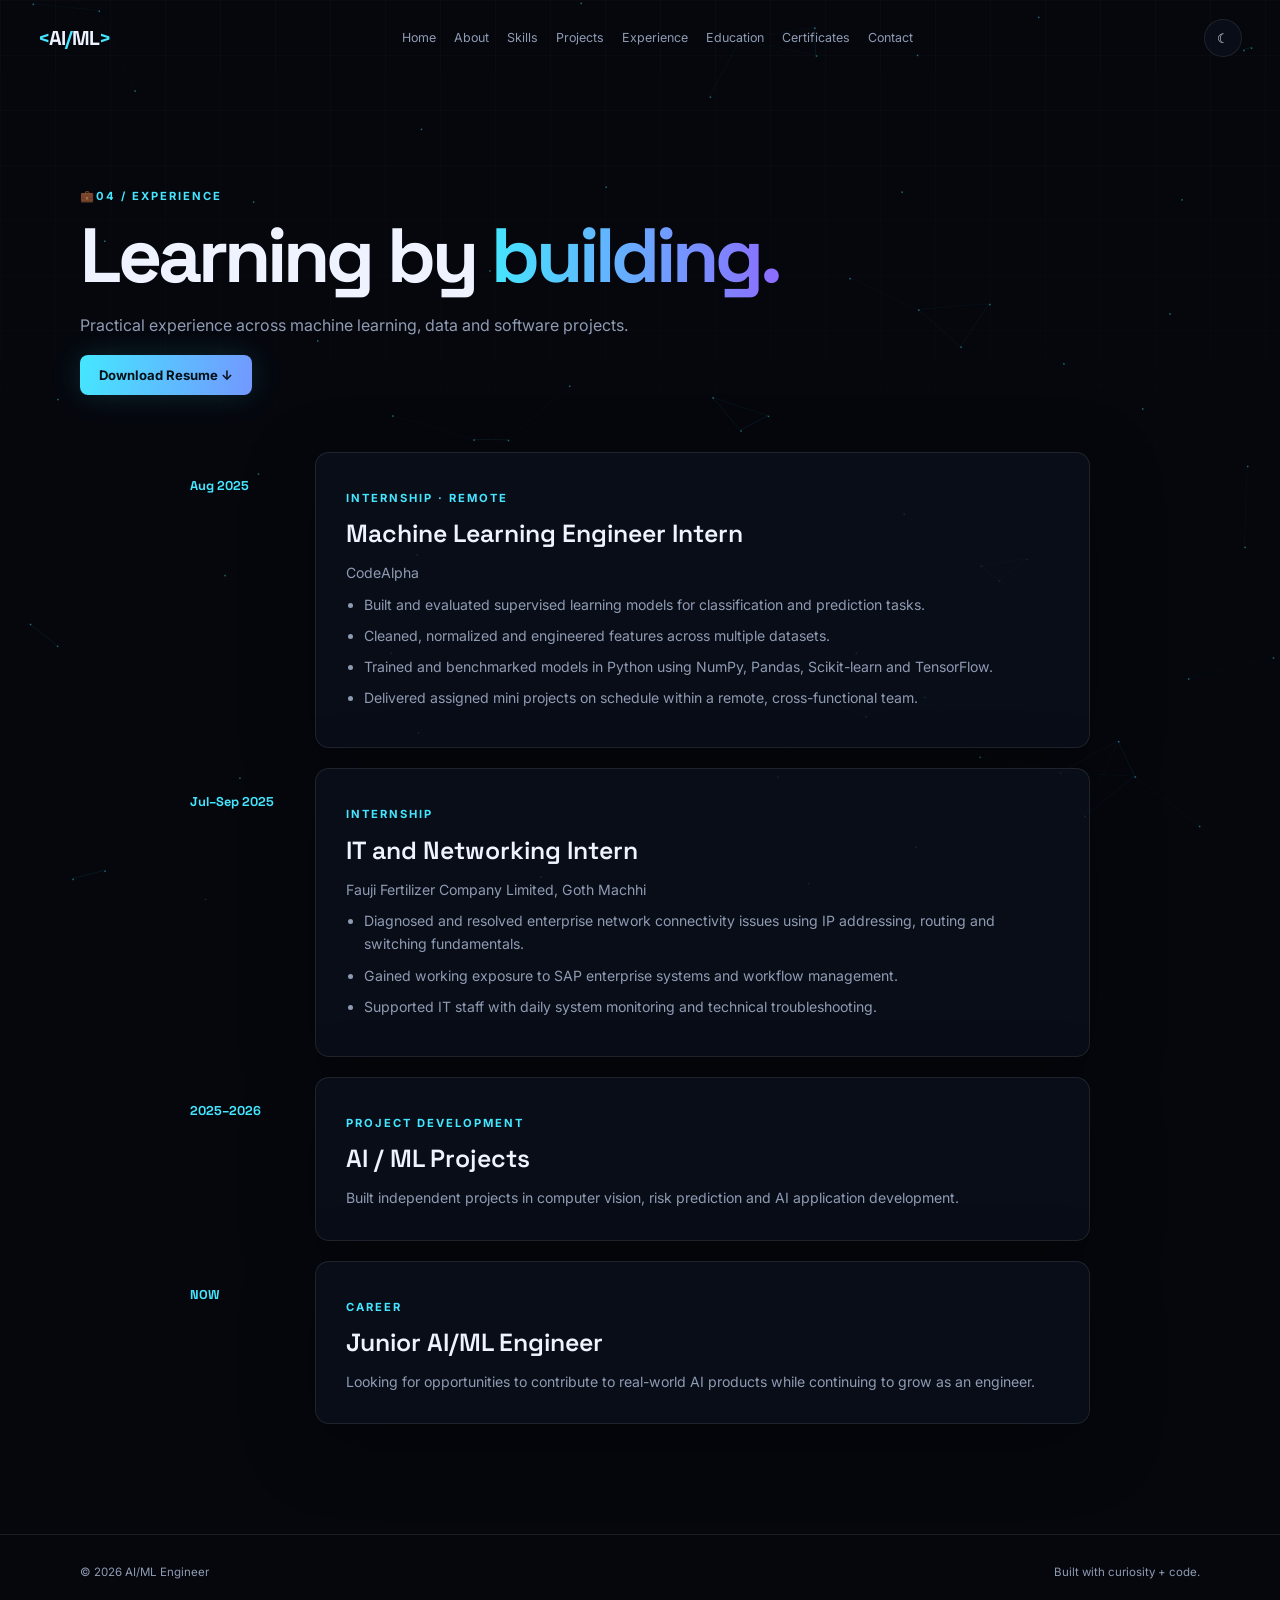
==== pages/experience.html @ f2f559d2 "Add files via upload" ====
<!DOCTYPE html>
<html lang="en"><head><meta charset="UTF-8"><meta name="viewport" content="width=device-width,initial-scale=1.0"><title>Experience | AI/ML Engineer</title><script>try{var t=localStorage.getItem('theme');if(t==='light'||t==='dark')document.documentElement.setAttribute('data-theme',t)}catch(e){}</script><link rel="stylesheet" href="../css/style.css"><link rel="stylesheet" href="../css/animations.css"><link rel="stylesheet" href="../css/responsive.css"><style>
.subhero{width:min(1120px,90%);margin:auto;padding:105px 0 65px}.subhero h1{font:700 clamp(3rem,6vw,5.5rem)/1 'Space Grotesk';letter-spacing:-4px;margin:10px 0 18px}.subhero h1 span{background:linear-gradient(90deg,var(--cyan),var(--violet));-webkit-background-clip:text;color:transparent}.subhero p{max-width:680px;color:var(--muted)}.glass{border:1px solid var(--line);background:var(--panel);border-radius:14px;padding:30px;box-shadow:var(--shadow)}.content-grid,.skill-grid,.cert-grid{width:min(1120px,90%);margin:auto;display:grid;grid-template-columns:repeat(2,1fr);gap:18px}.glass h2{font:600 1.55rem 'Space Grotesk';margin:9px 0 12px}.glass p,.glass li{color:var(--muted);font-size:.88rem}.glass ul{padding-left:18px}.glass li{margin:8px 0}.skill-grid{grid-template-columns:repeat(3,1fr)}.project-list{width:min(1120px,90%);margin:auto;display:grid;gap:18px}.project-detail{display:grid;grid-template-columns:100px 1fr;gap:20px}.project-number{font:700 3rem 'Space Grotesk';color:rgba(var(--c),.4)}.chips{display:flex;gap:8px;flex-wrap:wrap;margin-top:20px}.chips b{font-size:.65rem;padding:6px 9px;border:1px solid var(--line);border-radius:5px;color:var(--text2)}.result{margin-top:20px;border-top:1px solid var(--line);padding-top:15px;color:var(--muted);font-size:.75rem}.result strong{color:var(--cyan);font-size:1.2rem;margin-left:8px}.timeline{width:min(900px,90%);margin:auto}.timeline-item{display:grid;grid-template-columns:100px 1fr;gap:25px;margin-bottom:20px}.timeline-item>span{color:var(--cyan);font:700 .8rem 'Space Grotesk';padding-top:25px}.education-card{width:min(850px,90%);margin:auto;display:flex;gap:25px;align-items:center}.edu-icon{width:90px;height:90px;border:1px solid rgba(var(--c),.35);border-radius:15px;display:grid;place-items:center;color:var(--cyan);font:700 1.7rem 'Space Grotesk'}.cert span{color:var(--cyan);font-weight:700}.cert small{color:var(--cyan)}.contact-grid{width:min(1000px,90%);margin:auto;display:grid;grid-template-columns:1.2fr .8fr;gap:18px}.contact-grid input,.contact-grid textarea{width:100%;background:rgba(var(--w),.035);border:1px solid var(--line);color:var(--text);padding:13px;border-radius:7px;margin-bottom:12px;outline:none;font:inherit;font-size:.8rem}.contact-grid textarea{resize:vertical}.contact-link{display:block;padding:14px 0;border-bottom:1px solid var(--line);color:var(--text2);font-size:.85rem}.muted{color:var(--muted);font-size:.78rem;margin-top:20px}@media(max-width:800px){.skill-grid,.content-grid,.cert-grid,.contact-grid{grid-template-columns:1fr}.project-detail{grid-template-columns:1fr}.project-number{font-size:2rem}.timeline-item{grid-template-columns:1fr;gap:5px}.timeline-item>span{padding-top:10px}.education-card{align-items:flex-start;flex-direction:column}}
</style></head>
<body><div id="particles"></div><div class="grid-overlay"></div>
<header class="navbar"><a class="brand" href="../index.html"><span>&lt;</span>AI<span>/</span>ML<span>&gt;</span></a><nav>
<a href="../index.html">Home</a><a href="about.html">About</a><a href="skills.html">Skills</a><a href="projects.html">Projects</a><a href="experience.html">Experience</a><a href="education.html">Education</a><a href="certificates.html">Certificates</a><a href="contact.html">Contact</a></nav><button class="theme-btn" id="themeBtn">☾</button><button class="menu-btn" id="menuBtn">☰</button></header>
<main><section class="subhero"><span class="eyebrow">💼04 / EXPERIENCE</span><h1>Learning by <span>building.</span></h1><p>Practical experience across machine learning, data and software projects.</p><p style="margin-top:22px"><a class="btn primary" href="../resume/Usman_Saqib_Resume.pdf" download>Download Resume ↓</a></p></section><section class="timeline"><div class="timeline-item"><span>Aug 2025</span><div class="glass"><span class="tag">INTERNSHIP · REMOTE</span><h2>Machine Learning Engineer Intern</h2><p>CodeAlpha</p><ul><li>Built and evaluated supervised learning models for classification and prediction tasks.</li><li>Cleaned, normalized and engineered features across multiple datasets.</li><li>Trained and benchmarked models in Python using NumPy, Pandas, Scikit-learn and TensorFlow.</li><li>Delivered assigned mini projects on schedule within a remote, cross-functional team.</li></ul></div></div><div class="timeline-item"><span>Jul–Sep 2025</span><div class="glass"><span class="tag">INTERNSHIP</span><h2>IT and Networking Intern</h2><p>Fauji Fertilizer Company Limited, Goth Machhi</p><ul><li>Diagnosed and resolved enterprise network connectivity issues using IP addressing, routing and switching fundamentals.</li><li>Gained working exposure to SAP enterprise systems and workflow management.</li><li>Supported IT staff with daily system monitoring and technical troubleshooting.</li></ul></div></div><div class="timeline-item"><span>2025–2026</span><div class="glass"><span class="tag">PROJECT DEVELOPMENT</span><h2>AI / ML Projects</h2><p>Built independent projects in computer vision, risk prediction and AI application development.</p></div></div><div class="timeline-item"><span>NOW</span><div class="glass"><span class="tag">CAREER</span><h2>Junior AI/ML Engineer</h2><p>Looking for opportunities to contribute to real-world AI products while continuing to grow as an engineer.</p></div></div></section></main><footer><div class="container footer-inner"><span>© 2026 AI/ML Engineer</span><span>Built with curiosity + code.</span></div></footer><script src="../js/main.js"></script><script src="../js/particles.js"></script></body></html>
---- css/style.css ----
@import url('https://fonts.googleapis.com/css2?family=Inter:wght@400;500;600;700;800&family=Space+Grotesk:wght@400;500;600;700&display=swap');
:root{--bg:#05070d;--panel:rgba(12,17,29,.72);--text:#eef3ff;--text2:#c9d5e8;--muted:#8f9bb3;--line:rgba(255,255,255,.09);--cyan:#45e6ff;--violet:#8c6cff;--green:#6cffb0;--c:69,230,255;--v:140,108,255;--w:255,255,255;--sh:0,0,0;--shadow:0 20px 70px rgba(0,0,0,.35);--card1:rgba(18,25,41,.85);--card2:rgba(7,10,18,.8);--node-bg:rgba(10,14,24,.8);--nav-bg:#080c15;--btn1:#45e6ff;--btn2:#7398ff;--btn-text:#061018;--pa:.45;--pla:.10;color-scheme:dark}
:root[data-theme="light"]{--bg:#f3f6fb;--panel:rgba(255,255,255,.85);--text:#0f172a;--text2:#334155;--muted:#5a667d;--line:rgba(15,23,42,.13);--cyan:#0a7f9e;--violet:#6246ea;--green:#0f9d63;--c:10,127,158;--v:98,70,234;--w:15,23,42;--sh:30,41,59;--shadow:0 18px 50px rgba(30,41,59,.12);--card1:rgba(255,255,255,.95);--card2:rgba(236,242,250,.9);--node-bg:rgba(255,255,255,.92);--nav-bg:#ffffff;--btn1:#0a8fb2;--btn2:#5a62f0;--btn-text:#ffffff;--pa:.55;--pla:.18;color-scheme:light}
body,.navbar,.glass,.project-card,.intro-card,.btn,.theme-btn,.menu-btn,.node{transition:background-color .3s,color .3s,border-color .3s}
*{box-sizing:border-box;margin:0;padding:0}html{scroll-behavior:smooth}body{font-family:Inter,sans-serif;background:var(--bg);color:var(--text);line-height:1.65;overflow-x:hidden}a{text-decoration:none;color:inherit}.container{width:min(1120px,90%);margin:auto}.navbar{height:76px;display:flex;align-items:center;justify-content:space-between;width:min(1220px,94%);margin:auto;position:relative;z-index:20}.brand{font:700 1.25rem 'Space Grotesk';letter-spacing:-1px}.brand span{color:var(--cyan)}nav{display:flex;gap:18px;align-items:center}nav a{font-size:.78rem;color:var(--muted);transition:.3s}nav a:hover,nav a.active{color:var(--text)}nav a.active{position:relative}nav a.active:after{content:"";position:absolute;height:2px;background:var(--cyan);left:0;right:0;bottom:-8px;box-shadow:0 0 12px var(--cyan)}.theme-btn,.menu-btn{background:var(--panel);border:1px solid var(--line);color:var(--text);width:38px;height:38px;border-radius:50%;cursor:pointer}.menu-btn{display:none;border-radius:8px;font-size:18px}.hero{min-height:680px;width:min(1220px,94%);margin:auto;display:grid;grid-template-columns:1.05fr .95fr;align-items:center;gap:40px;padding:55px 0}.status{display:inline-flex;align-items:center;gap:9px;border:1px solid var(--line);background:rgba(var(--c),.04);padding:7px 12px;border-radius:30px;color:var(--text2);font-size:.72rem;margin-bottom:24px}.status span{width:7px;height:7px;background:var(--green);border-radius:50%;box-shadow:0 0 14px var(--green)}.eyebrow,.section-heading>span,.tag{font-size:.7rem;letter-spacing:2px;color:var(--cyan);font-weight:700}.hero h1{font:700 clamp(3.5rem,7vw,6.8rem)/.95 'Space Grotesk';letter-spacing:-5px;margin:5px 0 22px}.hero h1 span,.section-heading em{font-style:normal;background:linear-gradient(90deg,var(--cyan),var(--violet));-webkit-background-clip:text;color:transparent}.hero-text{color:var(--muted);max-width:570px;font-size:1.05rem}.typing{font:600 1rem 'Space Grotesk';color:var(--text2);margin-top:20px;min-height:30px}.cursor{color:var(--cyan);animation:blink .8s infinite}.hero-actions{display:flex;gap:12px;margin-top:27px}.btn{padding:12px 19px;border-radius:8px;font-size:.82rem;font-weight:700;border:1px solid var(--line);transition:.3s}.btn.primary{background:linear-gradient(100deg,var(--btn1),var(--btn2));color:var(--btn-text);border:0;box-shadow:0 0 30px rgba(var(--c),.15)}.btn:hover{transform:translateY(-3px)}.btn.ghost{background:rgba(var(--w),.03)}.ai-orbit{height:440px;position:relative;display:grid;place-items:center}.orbit{position:absolute;border:1px solid rgba(var(--c),.2);border-radius:50%;transform:rotate(-20deg)}.orbit-a{width:350px;height:350px;animation:spin 18s linear infinite}.orbit-b{width:270px;height:420px;animation:spin 14s linear infinite reverse;border-color:rgba(var(--v),.25)}.orbit-core{width:145px;height:145px;border-radius:50%;display:grid;place-content:center;text-align:center;background:radial-gradient(circle,rgba(var(--c),.24),rgba(var(--v),.08) 50%,transparent 70%);border:1px solid rgba(var(--c),.4);box-shadow:0 0 70px rgba(var(--c),.12),inset 0 0 40px rgba(var(--v),.1);z-index:2}.orbit-core span{font:800 2.6rem 'Space Grotesk';color:var(--cyan)}.orbit-core small{color:var(--text2)}.node{position:absolute;padding:7px 11px;border:1px solid var(--line);background:var(--node-bg);backdrop-filter:blur(8px);border-radius:7px;color:var(--text2);font-size:.68rem;z-index:3;box-shadow:var(--shadow)}.n1{top:30px;right:70px}.n2{bottom:62px;right:20px}.n3{bottom:25px;left:72px}.n4{top:90px;left:30px}.connector{position:absolute;height:1px;background:linear-gradient(90deg,transparent,var(--cyan),transparent);opacity:.4;transform-origin:left}.c1{width:130px;top:100px;right:130px;transform:rotate(130deg)}.c2{width:160px;bottom:120px;right:120px;transform:rotate(170deg)}.c3{width:140px;bottom:80px;left:130px;transform:rotate(-145deg)}.c4{width:130px;top:130px;left:110px;transform:rotate(-35deg)}.stats{display:grid;grid-template-columns:repeat(4,1fr);border:1px solid var(--line);background:rgba(var(--w),.025);border-radius:12px;overflow:hidden}.stats div{padding:24px;border-right:1px solid var(--line)}.stats div:last-child{border:0}.stats strong{display:block;font:700 1.6rem 'Space Grotesk';color:var(--cyan)}.stats span{font-size:.72rem;color:var(--muted)}.section{padding:115px 0 0}.section-heading{margin-bottom:28px}.section-heading h2{font:600 clamp(2rem,4vw,3.3rem)/1.1 'Space Grotesk';letter-spacing:-2px;margin-top:7px}.intro-card{border:1px solid var(--line);padding:34px;border-radius:14px;background:var(--panel);position:relative;overflow:hidden}.intro-card p{color:var(--muted);max-width:800px;font-size:1rem}.text-link,.card-link{display:inline-block;margin-top:18px;color:var(--cyan);font-size:.8rem;font-weight:700}.project-grid{display:grid;grid-template-columns:repeat(2,1fr);gap:18px}.project-card{border:1px solid var(--line);background:linear-gradient(145deg,var(--card1),var(--card2));padding:27px;border-radius:14px;transition:.35s;position:relative;overflow:hidden}.project-card:hover{transform:translateY(-7px);border-color:rgba(var(--c),.35);box-shadow:0 25px 70px rgba(var(--sh),.3)}.project-icon{font-size:2rem;margin-bottom:12px}.project-card h3{font:600 1.35rem 'Space Grotesk';margin:7px 0}.project-card p{font-size:.84rem;color:var(--muted)}.metrics{display:flex;gap:9px;align-items:baseline;flex-wrap:wrap;margin-top:20px;padding-top:17px;border-top:1px solid var(--line)}.metrics b{color:var(--cyan);font-size:.85rem}.metrics span{font-size:.65rem;color:var(--muted);margin-right:10px}footer{margin-top:110px;border-top:1px solid var(--line);padding:28px 0;color:var(--muted);font-size:.72rem}.footer-inner{display:flex;justify-content:space-between}.page-section{min-height:0}.scan-line{position:absolute;top:0;left:0;width:30%;height:1px;background:var(--cyan);box-shadow:0 0 20px var(--cyan);animation:scan 5s linear infinite}#particles{position:fixed;inset:0;pointer-events:none;z-index:-1}canvas{width:100%;height:100%}.grid-overlay{position:fixed;inset:0;pointer-events:none;z-index:-2;background-image:linear-gradient(rgba(var(--w),.018) 1px,transparent 1px),linear-gradient(90deg,rgba(var(--w),.018) 1px,transparent 1px);background-size:55px 55px;mask-image:linear-gradient(to bottom,black,transparent 80%)}
---- css/animations.css ----
@keyframes spin{to{transform:rotate(340deg)}}@keyframes blink{50%{opacity:0}}@keyframes scan{0%{left:-30%}50%,100%{left:100%}}@keyframes float{50%{transform:translateY(-9px)}}.reveal{opacity:0;transform:translateY(25px);transition:opacity .8s ease,transform .8s ease}.reveal.visible{opacity:1;transform:none}.delay-1{transition-delay:.2s}
---- css/responsive.css ----
@media(max-width:1000px){nav{gap:10px}nav a{font-size:.68rem}.hero{grid-template-columns:1fr}.ai-orbit{order:-1;height:350px}.hero-copy{text-align:center}.hero-text{margin:auto}.status{margin-bottom:15px}.hero-actions{justify-content:center}}@media(max-width:760px){nav{display:none;position:absolute;top:65px;left:0;right:0;background:var(--nav-bg);border:1px solid var(--line);padding:15px;flex-direction:column;align-items:stretch;border-radius:10px}nav.open{display:flex}.menu-btn{display:block}.theme-btn{margin-left:auto;margin-right:8px}.hero{padding-top:35px;min-height:auto}.hero h1{font-size:3.5rem;letter-spacing:-3px}.ai-orbit{height:310px;transform:scale(.75)}.stats{grid-template-columns:1fr 1fr}.stats div:nth-child(2){border-right:0}.stats div:nth-child(-n+2){border-bottom:1px solid var(--line)}.project-grid{grid-template-columns:1fr}.section{padding-top:75px}.footer-inner{flex-direction:column;gap:8px}}@media(max-width:430px){.hero h1{font-size:2.9rem}.stats strong{font-size:1.3rem}.stats div{padding:17px}.hero-actions{flex-direction:column}.btn{text-align:center}}
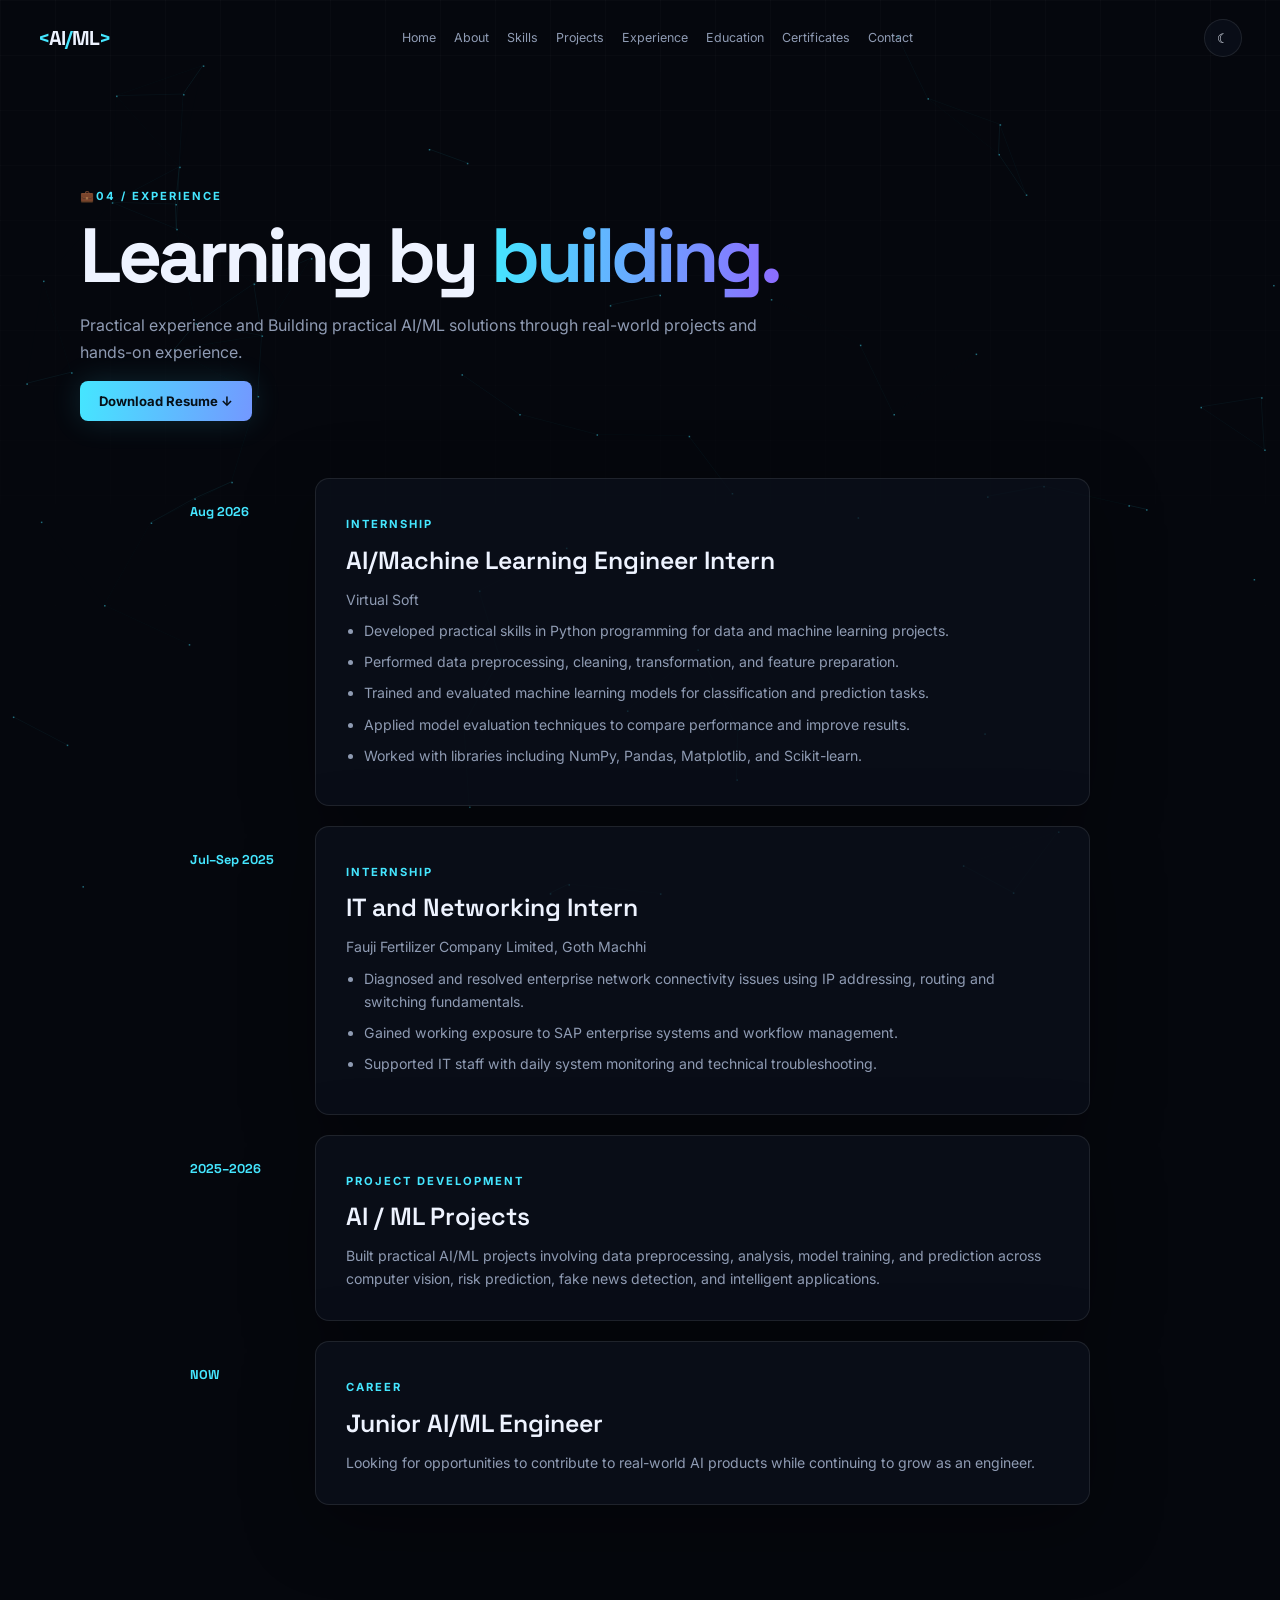
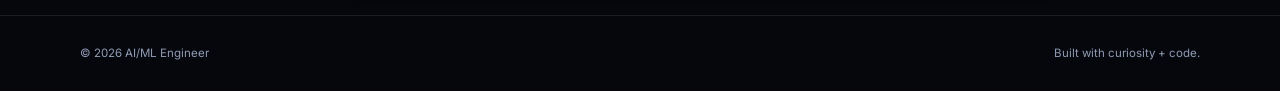
==== commit f22ba4c8: "Revise experience section with new internships and projects Updated experience section to include ne" ====
--- a/pages/experience.html
+++ b/pages/experience.html
@@ -5,4 +5,4 @@
 <body><div id="particles"></div><div class="grid-overlay"></div>
 <header class="navbar"><a class="brand" href="../index.html"><span>&lt;</span>AI<span>/</span>ML<span>&gt;</span></a><nav>
 <a href="../index.html">Home</a><a href="about.html">About</a><a href="skills.html">Skills</a><a href="projects.html">Projects</a><a href="experience.html">Experience</a><a href="education.html">Education</a><a href="certificates.html">Certificates</a><a href="contact.html">Contact</a></nav><button class="theme-btn" id="themeBtn">☾</button><button class="menu-btn" id="menuBtn">☰</button></header>
-<main><section class="subhero"><span class="eyebrow">💼04 / EXPERIENCE</span><h1>Learning by <span>building.</span></h1><p>Practical experience across machine learning, data and software projects.</p><p style="margin-top:22px"><a class="btn primary" href="../resume/Usman_Saqib_Resume.pdf" download>Download Resume ↓</a></p></section><section class="timeline"><div class="timeline-item"><span>Aug 2025</span><div class="glass"><span class="tag">INTERNSHIP · REMOTE</span><h2>Machine Learning Engineer Intern</h2><p>CodeAlpha</p><ul><li>Built and evaluated supervised learning models for classification and prediction tasks.</li><li>Cleaned, normalized and engineered features across multiple datasets.</li><li>Trained and benchmarked models in Python using NumPy, Pandas, Scikit-learn and TensorFlow.</li><li>Delivered assigned mini projects on schedule within a remote, cross-functional team.</li></ul></div></div><div class="timeline-item"><span>Jul–Sep 2025</span><div class="glass"><span class="tag">INTERNSHIP</span><h2>IT and Networking Intern</h2><p>Fauji Fertilizer Company Limited, Goth Machhi</p><ul><li>Diagnosed and resolved enterprise network connectivity issues using IP addressing, routing and switching fundamentals.</li><li>Gained working exposure to SAP enterprise systems and workflow management.</li><li>Supported IT staff with daily system monitoring and technical troubleshooting.</li></ul></div></div><div class="timeline-item"><span>2025–2026</span><div class="glass"><span class="tag">PROJECT DEVELOPMENT</span><h2>AI / ML Projects</h2><p>Built independent projects in computer vision, risk prediction and AI application development.</p></div></div><div class="timeline-item"><span>NOW</span><div class="glass"><span class="tag">CAREER</span><h2>Junior AI/ML Engineer</h2><p>Looking for opportunities to contribute to real-world AI products while continuing to grow as an engineer.</p></div></div></section></main><footer><div class="container footer-inner"><span>© 2026 AI/ML Engineer</span><span>Built with curiosity + code.</span></div></footer><script src="../js/main.js"></script><script src="../js/particles.js"></script></body></html>+<main><section class="subhero"><span class="eyebrow">💼04 / EXPERIENCE</span><h1>Learning by <span>building.</span></h1><p>Practical experience and Building practical AI/ML solutions through real-world projects and hands-on experience.</p><p style="margin-top:22px"><a class="btn primary" href="../resume/Usman_Saqib_Resume.pdf" download>Download Resume ↓</a></p></section><section class="timeline"><div class="timeline-item"><span>Aug 2026</span><div class="glass"><span class="tag">INTERNSHIP</span><h2>AI/Machine Learning Engineer Intern</h2><p>Virtual Soft</p><ul><li>Developed practical skills in Python programming for data and machine learning projects.</li><li>Performed data preprocessing, cleaning, transformation, and feature preparation.</li><li>Trained and evaluated machine learning models for classification and prediction tasks.</li><li>Applied model evaluation techniques to compare performance and improve results.</li><li>Worked with libraries including NumPy, Pandas, Matplotlib, and Scikit-learn.</li></ul></div></div><div class="timeline-item"><span>Jul–Sep 2025</span><div class="glass"><span class="tag">INTERNSHIP</span><h2>IT and Networking Intern</h2><p>Fauji Fertilizer Company Limited, Goth Machhi</p><ul><li>Diagnosed and resolved enterprise network connectivity issues using IP addressing, routing and switching fundamentals.</li><li>Gained working exposure to SAP enterprise systems and workflow management.</li><li>Supported IT staff with daily system monitoring and technical troubleshooting.</li></ul></div></div><div class="timeline-item"><span>2025–2026</span><div class="glass"><span class="tag">PROJECT DEVELOPMENT</span><h2>AI / ML Projects</h2><p>Built practical AI/ML projects involving data preprocessing, analysis, model training, and prediction across computer vision, risk prediction, fake news detection, and intelligent applications.</p></div></div><div class="timeline-item"><span>NOW</span><div class="glass"><span class="tag">CAREER</span><h2>Junior AI/ML Engineer</h2><p>Looking for opportunities to contribute to real-world AI products while continuing to grow as an engineer.</p></div></div></section></main><footer><div class="container footer-inner"><span>© 2026 AI/ML Engineer</span><span>Built with curiosity + code.</span></div></footer><script src="../js/main.js"></script><script src="../js/particles.js"></script></body></html>
